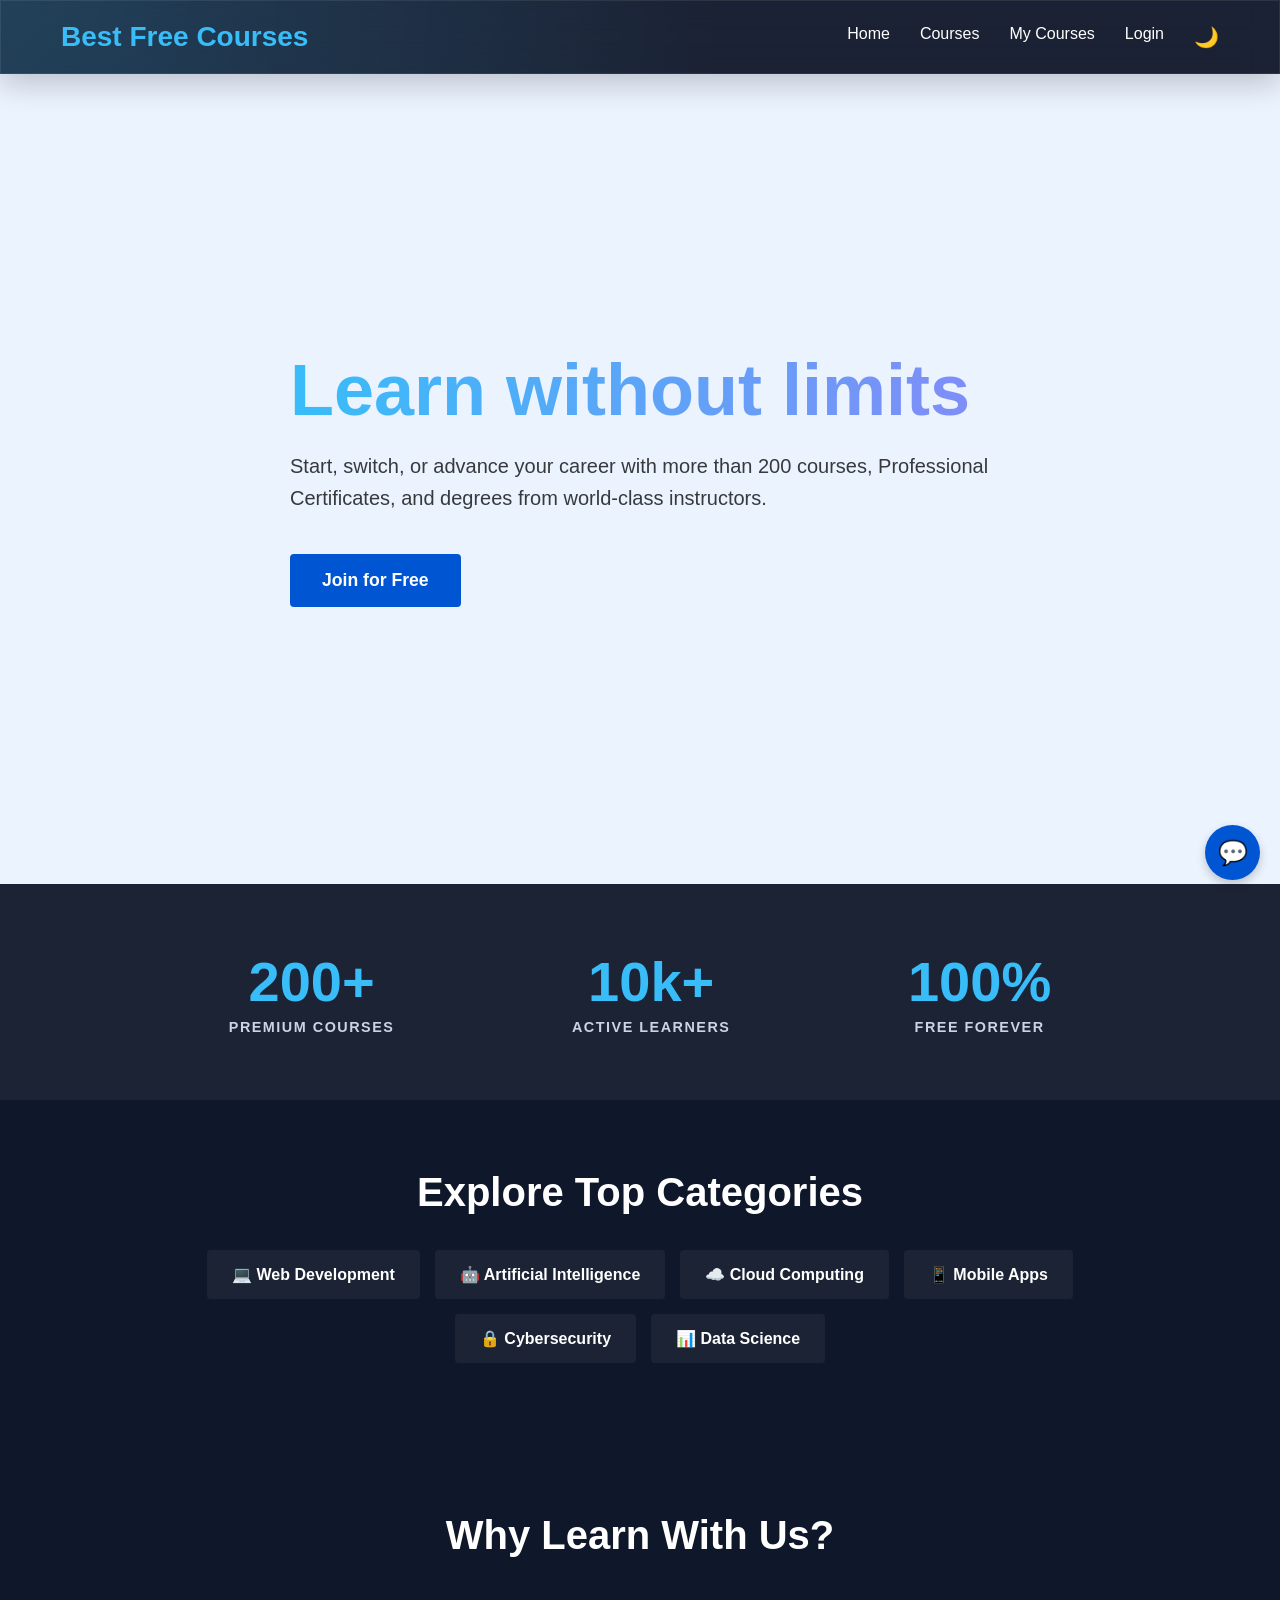
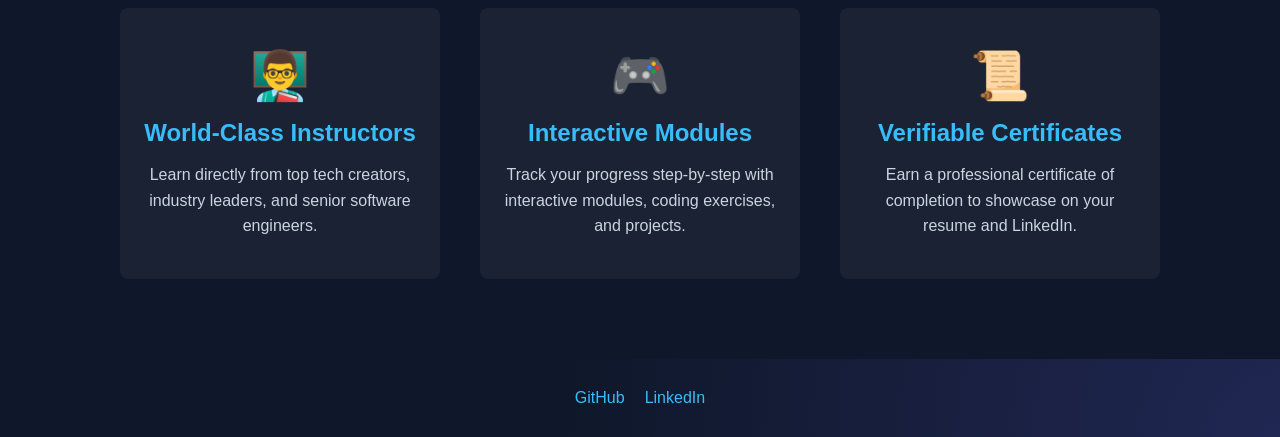
==== E-Learning-Platform-main/frontend/admin.html @ a192e436 "first commit" ====
<!DOCTYPE html>
<html lang="en">
<head>

    <meta charset="UTF-8">

    <meta name="viewport"
          content="width=device-width, initial-scale=1.0">

    <title>Admin Panel</title>

    <link rel="stylesheet"
          href="css/style.css">

    <script>
        const loggedInUser = JSON.parse(localStorage.getItem("loggedInUser"));
        if (!loggedInUser || loggedInUser.role !== "ADMIN") {
            alert("Access Denied. You must be an Administrator to view this page.");
            window.location.href = "index.html";
        }
    </script>

</head>

<body>

<header>

    <nav class="navbar">

        <div class="logo">
            Admin Dashboard
        </div>

        <ul class="nav-links">

            <li><a href="index.html">Home</a></li>

            <li><a href="courses.html">Courses</a></li>

            <li><a href="dashboard.html">My Courses</a></li>
            <li>
    <button id="themeToggle">
        🌙
    </button>
</li>

        </ul>

    </nav>

</header>

<section class="admin-section">

    <div style="grid-column: 1 / -1; background: rgba(255,255,255,0.05); padding: 30px; border-radius: 20px; display: flex; flex-direction: column; align-items: center;">
        <h1>Platform Analytics</h1>
        <div style="display: flex; gap: 40px; margin-bottom: 30px; text-align: center;">
            <div><h2 id="statUsers" style="color: #38bdf8; font-size: 2.5rem;">0</h2><p>Total Users</p></div>
            <div><h2 id="statCourses" style="color: #ffc107; font-size: 2.5rem;">0</h2><p>Total Courses</p></div>
            <div><h2 id="statEnrollments" style="color: #28a745; font-size: 2.5rem;">0</h2><p>Total Enrollments</p></div>
        </div>
    </div>

    <div class="admin-form-container">

        <h1>Add New Course</h1>

        <form id="courseForm">

            <input
                type="text"
                id="title"
                placeholder="Course Title"
                required
            >

            <input
                type="text"
                id="instructor"
                placeholder="Instructor"
                required
            >

            <input
                type="text"
                id="duration"
                placeholder="Duration"
                required
            >

            <input
                type="text"
                id="category"
                placeholder="Category"
                required
            >

            <input
                type="text"
                id="level"
                placeholder="Level"
                required
            >

            <input
                type="text"
                id="youtubeId"
                placeholder="YouTube Video ID"
                required
            >

            <input
                type="text"
                id="thumbnail"
                placeholder="Thumbnail URL"
                required
            >

            <textarea
                id="description"
                placeholder="Description"
                required>
            </textarea>

            <button type="submit">
                Add Course
            </button>

        </form>

    </div>

    <div class="admin-course-list">

        <h1>Manage Courses</h1>

        <button onclick="insertDemoCourses()" style="margin-bottom: 20px; padding: 10px 20px; background-color: #007bff; color: white; border: none; border-radius: 5px; cursor: pointer;">
            Insert 200 Demo Courses
        </button>

        <div id="adminCourses"></div>

    </div>

</section>

<script src="js/courses-data.js"></script>
<script src="js/admin.js"></script>

<script src="js/app.js"></script>
</body>
</html>
---- E-Learning-Platform-main/frontend/css/style.css ----
* {
margin: 0;
padding: 0;
box-sizing: border-box;
font-family: Arial, sans-serif;
}
body {
background: #0f172a;
color: white;
}
.navbar {
display: flex;
justify-content: space-between;
align-items: center;
padding: 20px 60px;
background: rgba(255,255,255,0.05);
backdrop-filter: blur(10px);
}
.logo {
font-size: 28px;
font-weight: bold;
color: #38bdf8;
}
.nav-links {
display: flex;
list-style: none;
gap: 30px;
}
.nav-links a {
text-decoration: none;
color: var(--text-primary);
font-weight: 500;
transition: 0.3s;
}
.nav-links a:hover {
color: var(--accent);
}
.hero {
height: 90vh;
display: flex;
justify-content: center;
align-items: center;
text-align: center;
padding: 20px;
}
.hero-content h1 {
font-size: 60px;
margin-bottom: 20px;
}
.hero-content p {
font-size: 20px;
margin-bottom: 30px;
color: #cbd5e1;
}
.hero-btn {
display: inline-block;
padding: 15px 40px;
background: #38bdf8;
color: black;
text-decoration: none;
border-radius: 10px;
font-weight: bold;
}
footer {

padding: 30px;
text-align: center;
}
.footer-links {
display: flex;
justify-content: center;
gap: 20px;
}
.footer-links a {
color: #38bdf8;
text-decoration: none;
}
.courses-section {
    padding: 60px;
}

.section-title {
    text-align: center;
    margin-bottom: 40px;
    font-size: 42px;
}

.search-bar {
    width: 100%;
    max-width: 500px;
    padding: 15px;
    margin: 0 auto 40px;
    display: block;
    border-radius: 12px;
    border: none;
    outline: none;
    font-size: 16px;
}

.course-grid {
    display: grid;
    grid-template-columns: repeat(auto-fit, minmax(320px, 1fr));
    gap: 30px;
}

.course-card {
    background: var(--bg-primary);
    border-radius: 4px;
    overflow: hidden;
    transition: 0.3s;
    border: 1px solid var(--border-color);
}

.course-card:hover {
    transform: translateY(-4px);
    box-shadow: 0 10px 20px rgba(0,0,0,0.06);
}

.course-card img {
    width: 100%;
    height: 220px;
    object-fit: cover;
}

.skeleton {
    background: linear-gradient(90deg, var(--bg-secondary) 25%, var(--border-color) 50%, var(--bg-secondary) 75%);
    background-size: 200% 100%;
    animation: skeleton-loading 1.5s infinite;
    border-radius: 20px;
    height: 380px;
}
@keyframes skeleton-loading {
    0% { background-position: 200% 0; }
    100% { background-position: -200% 0; }
}

.course-content {
    padding: 20px;
}

.course-content h2 {
    margin-bottom: 15px;
}

.course-content p {
    color: #cbd5e1;
    margin-bottom: 15px;
}

.course-content button {
    margin-top: 20px;
    padding: 12px 20px;
    border: none;
    background: #38bdf8;
    border-radius: 10px;
    cursor: pointer;
    font-weight: bold;
}
.course-details-container {
    padding: 60px;
}

.video-section {
    margin-bottom: 40px;
}

.video-section iframe {
    border-radius: 20px;
}

.details-section {
    background: rgba(255,255,255,0.05);
    padding: 30px;
    border-radius: 20px;
}

.details-section h1 {
    margin-bottom: 20px;
    font-size: 42px;
}

.details-section p {
    color: #cbd5e1;
    line-height: 1.8;
    margin-bottom: 25px;
}

.course-meta {
    display: flex;
    gap: 20px;
    flex-wrap: wrap;
    margin-bottom: 30px;
}

.course-meta span {
    background: rgba(255,255,255,0.08);
    padding: 12px 18px;
    border-radius: 12px;
}

#enrollBtn {
    padding: 16px 32px;
    border: none;
    border-radius: 12px;
    background: #38bdf8;
    color: black;
    font-weight: bold;
    cursor: pointer;
    font-size: 16px;
    transition: 0.3s;
}

#enrollBtn:hover {
    transform: scale(1.05);
}
.progress-container {
    width: 100%;
    height: 12px;
    background: rgba(255,255,255,0.1);
    border-radius: 10px;
    margin: 20px 0;
}

.progress-bar {
    height: 100%;
    background: #38bdf8;
    border-radius: 10px;
}
.lessons-section {
    margin-top: 40px;
}

.lessons-section h2 {
    margin-bottom: 25px;
}

.lesson-item {
    background: rgba(255,255,255,0.05);
    padding: 18px;
    border-radius: 12px;
    margin-bottom: 15px;
}

.lesson-item label {
    display: flex;
    align-items: center;
    gap: 15px;
    cursor: pointer;
}

.lesson-item input {
    width: 18px;
    height: 18px;
}
.auth-container {
    min-height: 100vh;
    display: flex;
    justify-content: center;
    align-items: center;
    padding: 20px;
}

.auth-form {
    width: 100%;
    max-width: 450px;
    background: rgba(255,255,255,0.05);
    padding: 40px;
    border-radius: 20px;
    backdrop-filter: blur(12px);
}

.auth-form h1 {
    margin-bottom: 30px;
    text-align: center;
}

.auth-form input {
    width: 100%;
    padding: 15px;
    margin-bottom: 20px;
    border-radius: 12px;
    border: none;
    outline: none;
    font-size: 16px;
}

.auth-form button {
    width: 100%;
    padding: 15px;
    border: none;
    border-radius: 12px;
    background: #38bdf8;
    font-weight: bold;
    cursor: pointer;
    margin-bottom: 20px;
}

.auth-form p {
    text-align: center;
}

.auth-form a {
    color: #38bdf8;
    text-decoration: none;
}
.admin-section {
    display: grid;
    grid-template-columns: 1fr 1fr;
    gap: 40px;
    padding: 60px;
}

.admin-form-container,
.admin-course-list {
    background: rgba(255,255,255,0.05);
    padding: 30px;
    border-radius: 20px;
}

.admin-form-container h1,
.admin-course-list h1 {
    margin-bottom: 30px;
}

.admin-form-container form {
    display: flex;
    flex-direction: column;
    gap: 20px;
}

.admin-form-container input,
.admin-form-container textarea {
    padding: 15px;
    border: none;
    border-radius: 12px;
    outline: none;
}

.admin-form-container textarea {
    min-height: 120px;
    resize: vertical;
}

.admin-form-container button {
    padding: 15px;
    border: none;
    border-radius: 12px;
    background: #38bdf8;
    font-weight: bold;
    cursor: pointer;
}

.admin-course-card {
    display: flex;
    gap: 20px;
    background: rgba(255,255,255,0.05);
    padding: 20px;
    border-radius: 16px;
    margin-bottom: 20px;
}

.admin-course-card img {
    width: 160px;
    height: 100px;
    object-fit: cover;
    border-radius: 12px;
}

.admin-course-card button {
    margin-top: 15px;
    padding: 10px 20px;
    border: none;
    border-radius: 10px;
    background: crimson;
    color: white;
    cursor: pointer;
}
.certificate-container {
    min-height: 100vh;
    display: flex;
    flex-direction: column;
    justify-content: center;
    align-items: center;
    padding: 40px;
}

.certificate {
    width: 100%;
    max-width: 1000px;
    background: white;
    color: black;
    padding: 80px;
    border: 12px solid #38bdf8;
    border-radius: 20px;
    text-align: center;
}

.certificate h1 {
    font-size: 52px;
    margin-bottom: 40px;
}

.certificate p {
    font-size: 22px;
    margin-bottom: 20px;
}

.certificate h2 {
    font-size: 48px;
    color: #0f172a;
    margin-bottom: 30px;
}

.certificate h3 {
    font-size: 36px;
    color: #38bdf8;
    margin-bottom: 50px;
}

.certificate-footer {
    display: flex;
    justify-content: space-between;
    margin-top: 60px;
    font-size: 20px;
}

.certificate-container button {
    margin-top: 40px;
    padding: 16px 32px;
    border: none;
    border-radius: 12px;
    background: #38bdf8;
    font-weight: bold;
    cursor: pointer;
}
:root {

    --bg-primary: #0f172a;

    --bg-secondary: rgba(255,255,255,0.05);

    --text-primary: white;

    --text-secondary: #cbd5e1;

    --accent: #38bdf8;
}

.light-mode {

    --bg-primary: #f8fafc;

    --bg-secondary: rgba(255,255,255,0.8);

    --text-primary: #0f172a;

    --text-secondary: #334155;

    --accent: #0ea5e9;
}

body {

    background:
        radial-gradient(circle at top left,
        rgba(56,189,248,0.2),
        transparent 30%),

        radial-gradient(circle at bottom right,
        rgba(99,102,241,0.2),
        transparent 30%),

        var(--bg-primary);

    color: var(--text-primary);

    transition: 0.4s ease;
}

.navbar,
.course-card,
.details-section,
.auth-form,
.admin-form-container,
.admin-course-list,
.lesson-item {

    background: var(--bg-secondary);

    backdrop-filter: blur(16px);

    border: 1px solid rgba(255,255,255,0.08);

    box-shadow:
        0 10px 30px rgba(0,0,0,0.2);
}

.hero-content h1 {

    background:
        linear-gradient(
            to right,
            #38bdf8,
            #818cf8
        );

    -webkit-background-clip: text;

    -webkit-text-fill-color: transparent;
}

.course-card {

    transition:
        transform 0.4s ease,
        box-shadow 0.4s ease;
}

.course-card:hover {

    transform:
        translateY(-12px)
        scale(1.02);

    box-shadow:
        0 20px 40px rgba(0,0,0,0.3);
}

button {

    transition:
        transform 0.3s ease,
        opacity 0.3s ease;
}

button:hover {

    transform: scale(1.05);

    opacity: 0.9;
}

#themeToggle {

    border: none;

    background: transparent;

    color: white;

    font-size: 20px;

    cursor: pointer;
}

.light-mode #themeToggle {

    color: black;
}

.course-content button,
.hero-btn,
.auth-form button,
#enrollBtn,
.admin-form-container button {

    background:
        linear-gradient(
            to right,
            #38bdf8,
            #818cf8
        );

    color: white;

    font-weight: bold;
}

.course-content p,
.details-section p {

    color: var(--text-secondary);
}
@media (max-width: 768px) {

    .navbar {

        flex-direction: column;

        gap: 20px;

        padding: 20px;
    }

    .nav-links {

        flex-wrap: wrap;

        justify-content: center;

        gap: 15px;
    }

    .hero-content h1 {

        font-size: 42px;
    }

    .courses-section,
    .course-details-container,
    .admin-section {

        padding: 20px;
    }

    .admin-section {

        grid-template-columns: 1fr;
    }

    .course-meta {

        flex-direction: column;
    }

    .certificate {

        padding: 40px 20px;
    }

    .certificate h1 {

        font-size: 34px;
    }

    .certificate h2 {

        font-size: 30px;
    }

    .certificate h3 {

        font-size: 24px;
    }

    .certificate-footer {

        flex-direction: column;

        gap: 20px;
    }
}
body {

    animation:
        fadeIn 0.6s ease;
}

@keyframes fadeIn {

    from {

        opacity: 0;

        transform: translateY(10px);
    }

    to {

        opacity: 1;

        transform: translateY(0);
    }
}
h1,
h2,
h3,
h4,
h5,
h6,
p,
span,
a {

    color: var(--text-primary);
}
.admin-course-card {

    transition: 0.3s ease;
}

.admin-course-card:hover {

    transform: translateY(-5px);
}

.admin-course-card button {

    margin-top: 15px;

    padding: 10px 20px;

    border: none;

    border-radius: 10px;

    background: crimson;

    color: white;

    cursor: pointer;
}

/* Toast Notification System */
#toast-container {
    position: fixed;
    bottom: 30px;
    left: 50%;
    transform: translateX(-50%);
    z-index: 9999;
    display: flex;
    flex-direction: column;
    gap: 10px;
}
.toast {
    min-width: 300px;
    padding: 16px 24px;
    background: var(--bg-secondary);
    color: var(--text-primary);
    border-radius: 12px;
    box-shadow: 0 8px 24px rgba(0,0,0,0.4);
    backdrop-filter: blur(16px);
    display: flex;
    justify-content: space-between;
    align-items: center;
    font-weight: bold;
    animation: slideUp 0.3s ease-out forwards;
    border: 1px solid rgba(255,255,255,0.1);
    border-left: 5px solid #38bdf8;
}
.toast.success { border-left-color: #28a745; }
.toast.error { border-left-color: #dc3545; }
.toast.info { border-left-color: #ffc107; }
@keyframes slideUp {
    from { transform: translateY(100%); opacity: 0; }
    to { transform: translateY(0); opacity: 1; }
}

/* Pagination */
.pagination {
    display: flex;
    justify-content: center;
    gap: 8px;
    margin-top: 40px;
    flex-wrap: wrap;
}
.pagination button {
    padding: 10px 16px; border: none; background: var(--bg-secondary); color: var(--text-primary);
    border-radius: 8px; cursor: pointer; font-weight: bold; transition: 0.3s;
}
.pagination button:hover, .pagination button.active {
    background: #38bdf8; color: #0f172a;
}
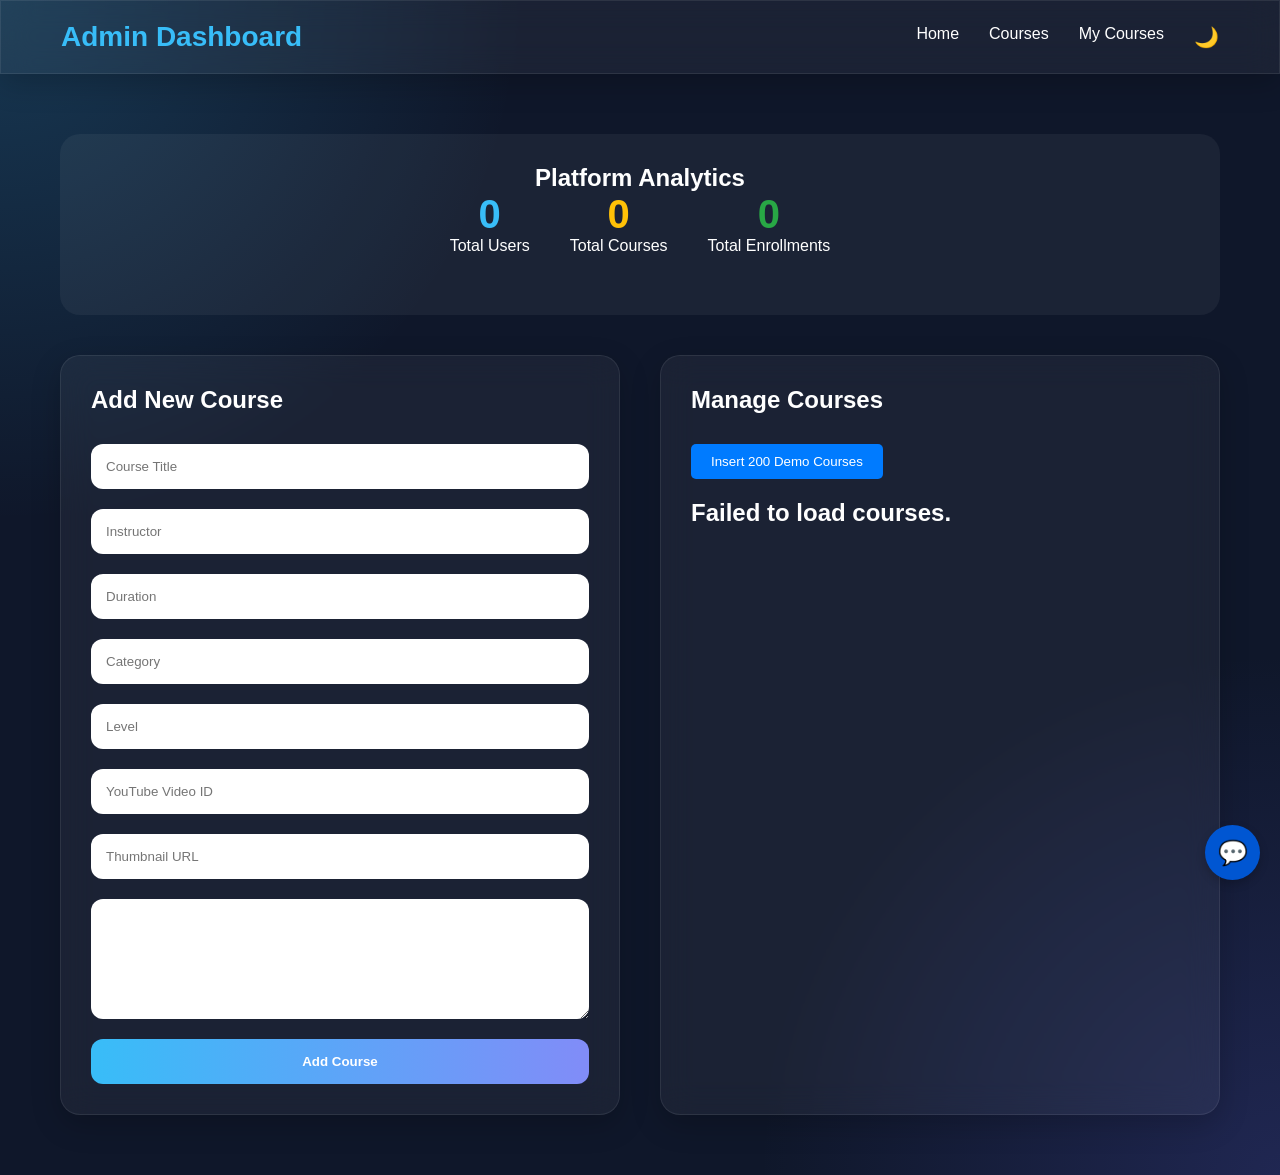
==== commit 0dbdc304: "updated project" ====
--- a/E-Learning-Platform-main/frontend/admin.html
+++ b/E-Learning-Platform-main/frontend/admin.html
@@ -13,11 +13,14 @@
           href="css/style.css">
 
     <script>
+        // Temporarily commented out to allow initial database setup
+        /*
         const loggedInUser = JSON.parse(localStorage.getItem("loggedInUser"));
         if (!loggedInUser || loggedInUser.role !== "ADMIN") {
             alert("Access Denied. You must be an Administrator to view this page.");
             window.location.href = "index.html";
         }
+        */
     </script>
 
 </head>
